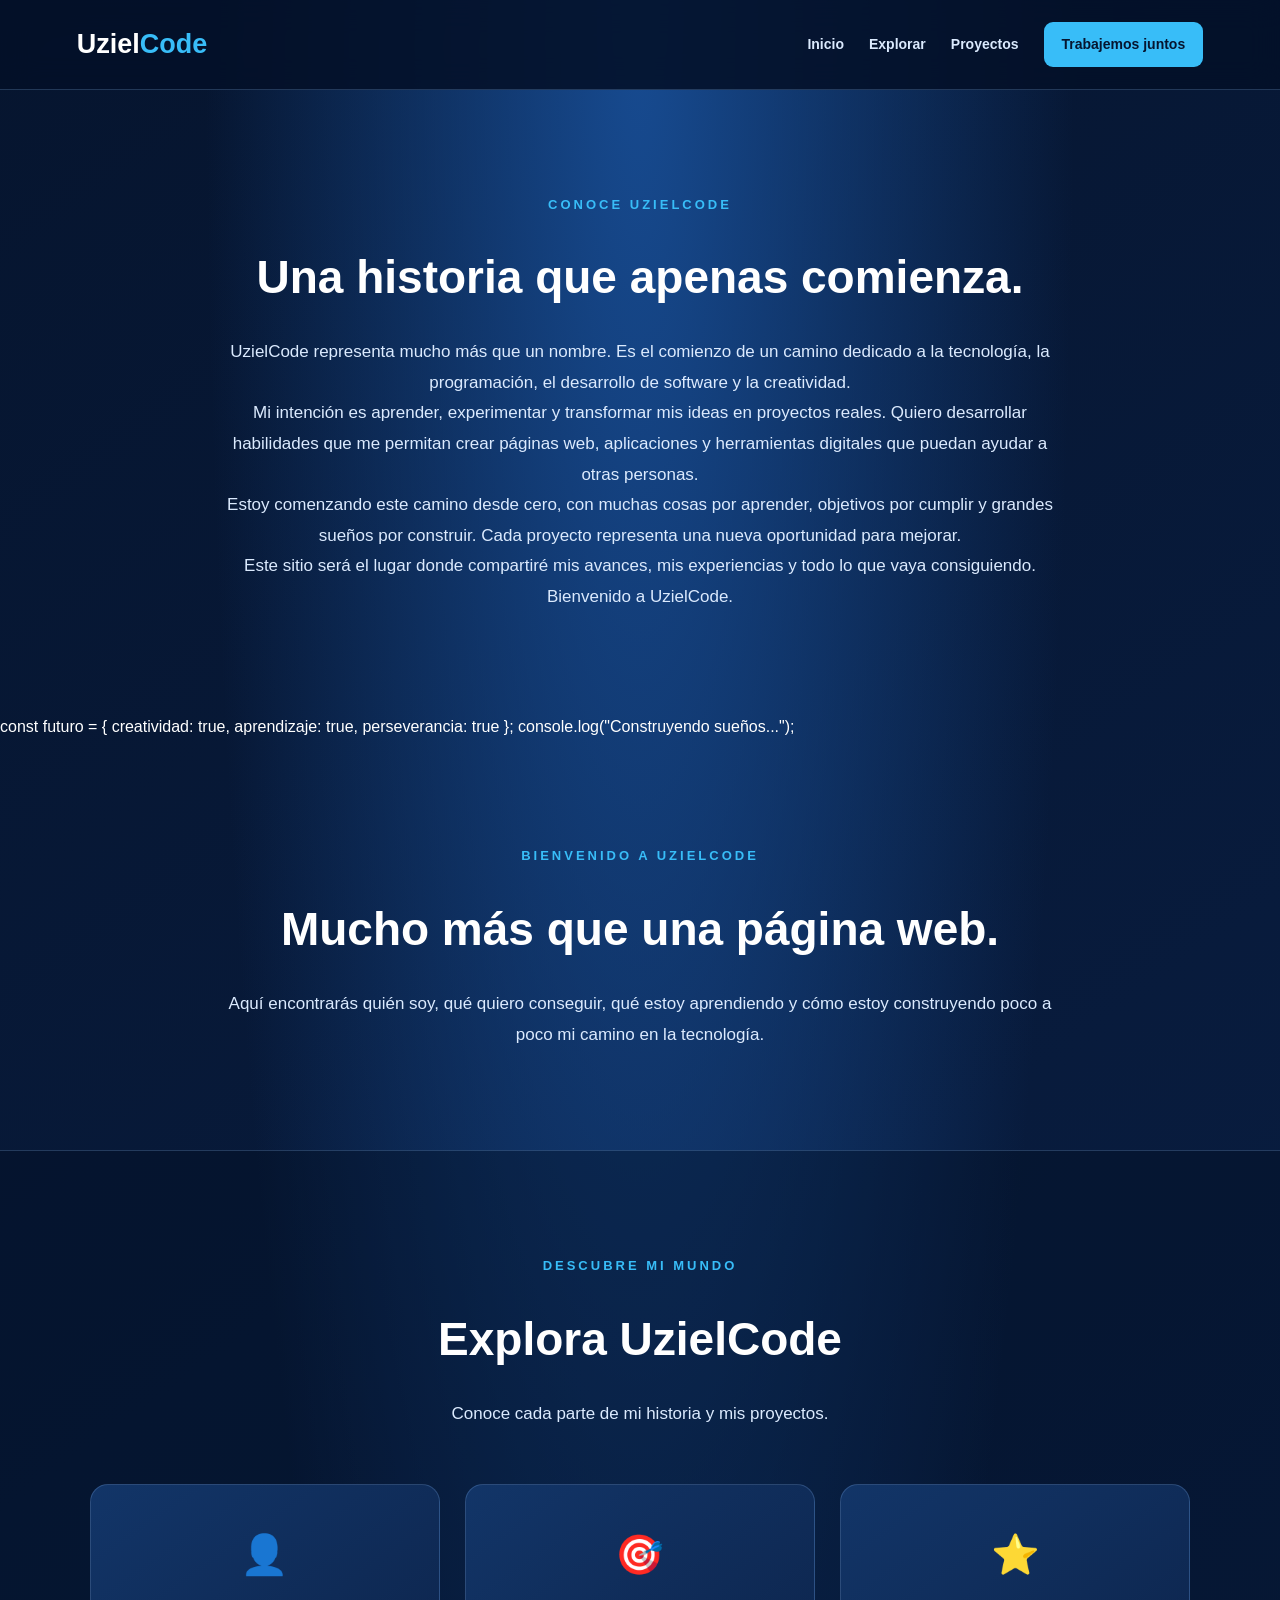
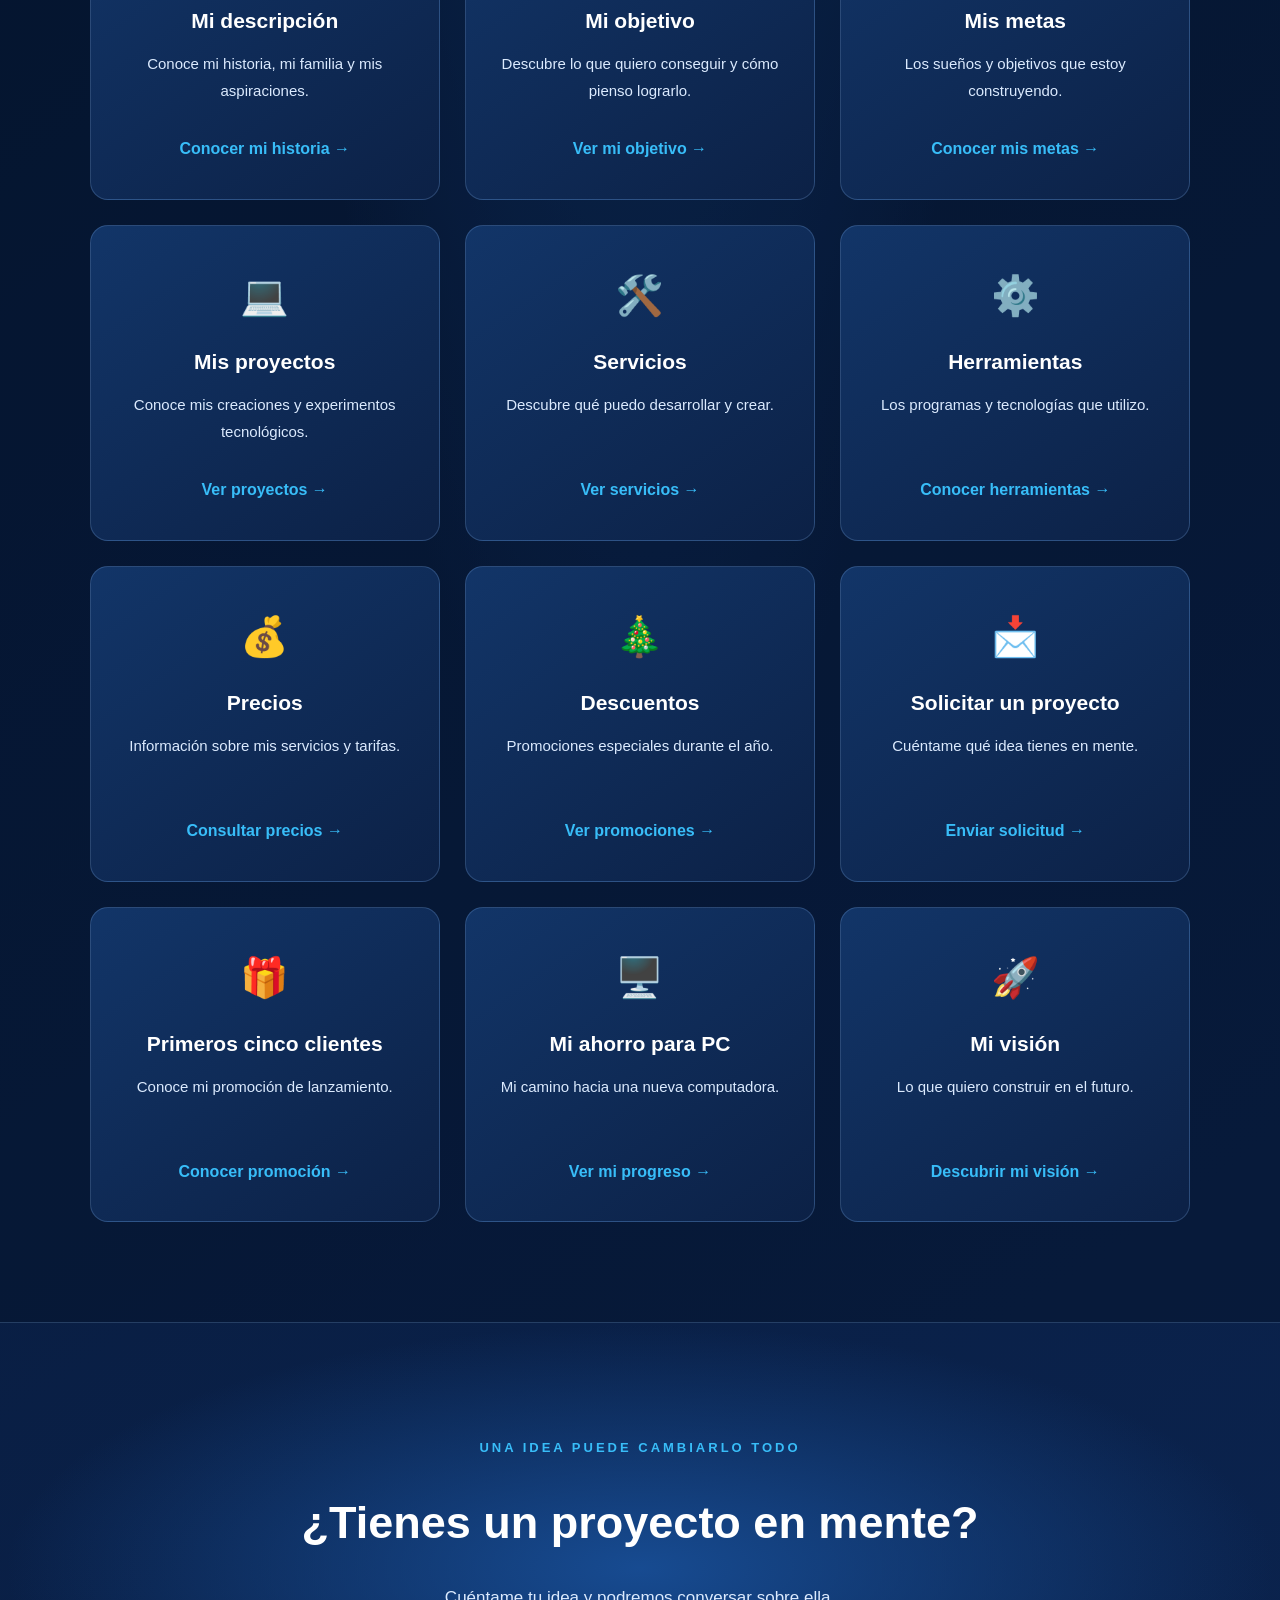
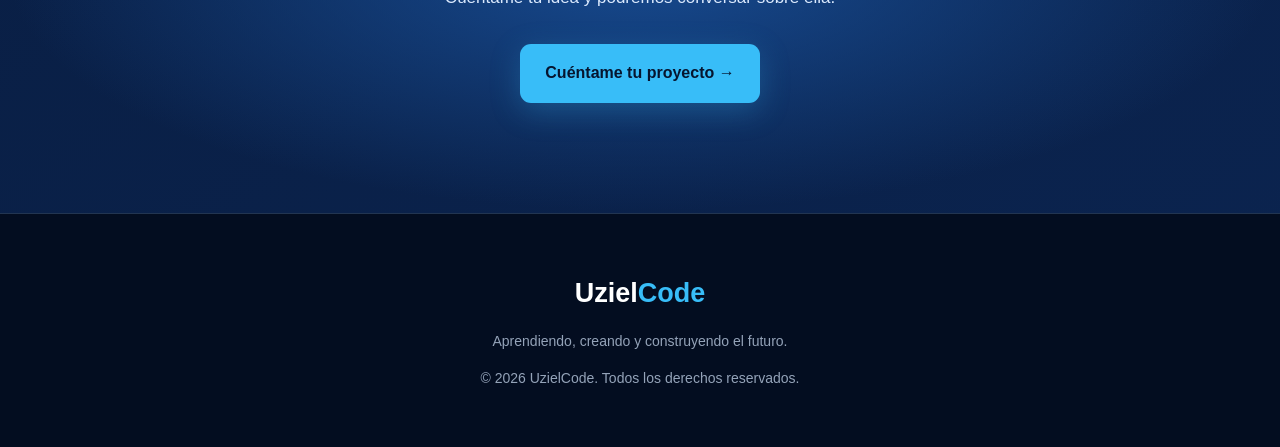
==== UzielCode/index.html @ 60025a23 "Add files via upload" ====
<!DOCTYPE html>
<html lang="es">
<head>
    <meta charset="UTF-8">
    <meta name="viewport" content="width=device-width, initial-scale=1.0">
    <meta name="description" content="UzielCode: desarrollo web, tecnología y creatividad.">
    <title>UzielCode | Construyendo el futuro</title>
    <link rel="stylesheet" href="estilos.css">
</head>
<body>

    <header class="header">
        <a href="index.html" class="logo">Uziel<span>Code</span></a>

        <nav class="nav">
            <a href="#inicio">Inicio</a>
            <a href="#secciones">Explorar</a>
            <a href="proyectos.html">Proyectos</a>
            <a href="solicitar-proyecto.html" class="nav-button">Trabajemos juntos</a>
        </nav>
    </header>

    <main>
       
<section class="welcome section">
    <span class="eyebrow">CONOCE UZIELCODE</span>

    <h2>Una historia que apenas comienza.</h2>

    <p>
        UzielCode representa mucho más que un nombre.
        Es el comienzo de un camino dedicado a la tecnología,
        la programación, el desarrollo de software y la creatividad.
    </p>

    <p>
        Mi intención es aprender, experimentar y transformar
        mis ideas en proyectos reales. Quiero desarrollar
        habilidades que me permitan crear páginas web,
        aplicaciones y herramientas digitales que puedan
        ayudar a otras personas.
    </p>

    <p>
        Estoy comenzando este camino desde cero, con muchas
        cosas por aprender, objetivos por cumplir y grandes
        sueños por construir. Cada proyecto representa una
        nueva oportunidad para mejorar.
    </p>

    <p>
        Este sitio será el lugar donde compartiré mis avances,
        mis experiencias y todo lo que vaya consiguiendo.
        Bienvenido a UzielCode.
    </p>
</section>

const futuro = {
  creatividad: true,
  aprendizaje: true,
  perseverancia: true
};

console.log("Construyendo sueños...");
                    </pre>
                </div>
            </div>
        </section>

        <section class="welcome section">
            <span class="eyebrow">BIENVENIDO A UZIELCODE</span>
            <h2>Mucho más que una página web.</h2>
            <p>
                Aquí encontrarás quién soy, qué quiero conseguir,
                qué estoy aprendiendo y cómo estoy construyendo
                poco a poco mi camino en la tecnología.
            </p>
        </section>

        <section class="section explore" id="secciones">
            <div class="section-heading">
                <span class="eyebrow">DESCUBRE MI MUNDO</span>
                <h2>Explora UzielCode</h2>
                <p>Conoce cada parte de mi historia y mis proyectos.</p>
            </div>

            <div class="cards-grid">

                <article class="card">
                    <span class="card-icon">👤</span>
                    <h3>Mi descripción</h3>
                    <p>Conoce mi historia, mi familia y mis aspiraciones.</p>
                    <a href="descripcion.html">Conocer mi historia →</a>
                </article>

                <article class="card">
                    <span class="card-icon">🎯</span>
                    <h3>Mi objetivo</h3>
                    <p>Descubre lo que quiero conseguir y cómo pienso lograrlo.</p>
                    <a href="objetivo.html">Ver mi objetivo →</a>
                </article>

                <article class="card">
                    <span class="card-icon">⭐</span>
                    <h3>Mis metas</h3>
                    <p>Los sueños y objetivos que estoy construyendo.</p>
                    <a href="meta.html">Conocer mis metas →</a>
                </article>

                <article class="card">
                    <span class="card-icon">💻</span>
                    <h3>Mis proyectos</h3>
                    <p>Conoce mis creaciones y experimentos tecnológicos.</p>
                    <a href="proyectos.html">Ver proyectos →</a>
                </article>

                <article class="card">
                    <span class="card-icon">🛠️</span>
                    <h3>Servicios</h3>
                    <p>Descubre qué puedo desarrollar y crear.</p>
                    <a href="servicios.html">Ver servicios →</a>
                </article>

                <article class="card">
                    <span class="card-icon">⚙️</span>
                    <h3>Herramientas</h3>
                    <p>Los programas y tecnologías que utilizo.</p>
                    <a href="herramientas.html">Conocer herramientas →</a>
                </article>

                <article class="card">
                    <span class="card-icon">💰</span>
                    <h3>Precios</h3>
                    <p>Información sobre mis servicios y tarifas.</p>
                    <a href="precios.html">Consultar precios →</a>
                </article>

                <article class="card">
                    <span class="card-icon">🎄</span>
                    <h3>Descuentos</h3>
                    <p>Promociones especiales durante el año.</p>
                    <a href="descuentos.html">Ver promociones →</a>
                </article>

                <article class="card">
                    <span class="card-icon">📩</span>
                    <h3>Solicitar un proyecto</h3>
                    <p>Cuéntame qué idea tienes en mente.</p>
                    <a href="solicitar-proyecto.html">Enviar solicitud →</a>
                </article>

                <article class="card">
                    <span class="card-icon">🎁</span>
                    <h3>Primeros cinco clientes</h3>
                    <p>Conoce mi promoción de lanzamiento.</p>
                    <a href="clientes-gratis.html">Conocer promoción →</a>
                </article>

                <article class="card">
                    <span class="card-icon">🖥️</span>
                    <h3>Mi ahorro para PC</h3>
                    <p>Mi camino hacia una nueva computadora.</p>
                    <a href="ahorro-pc.html">Ver mi progreso →</a>
                </article>

                <article class="card">
                    <span class="card-icon">🚀</span>
                    <h3>Mi visión</h3>
                    <p>Lo que quiero construir en el futuro.</p>
                    <a href="vision.html">Descubrir mi visión →</a>
                </article>

            </div>
        </section>

        <section class="final-cta">
            <span class="eyebrow">UNA IDEA PUEDE CAMBIARLO TODO</span>
            <h2>¿Tienes un proyecto en mente?</h2>
            <p>Cuéntame tu idea y podremos conversar sobre ella.</p>
            <a href="solicitar-proyecto.html" class="btn primary">
                Cuéntame tu proyecto →
            </a>
        </section>
    </main>

    <footer class="footer">
        <a href="index.html" class="logo">Uziel<span>Code</span></a>
        <p>Aprendiendo, creando y construyendo el futuro.</p>
        <p>© <span id="year"></span> UzielCode. Todos los derechos reservados.</p>
    </footer>

    <script src="script.js"></script>
</body>
</html>
---- UzielCode/estilos.css ----
:root {
    --blue: #38bdf8;
    --blue-light: #bae6fd;
    --background: #06152f;
    --background-two: #0b2450;
    --card: #102c59;
    --white: #ffffff;
    --text: #dbeafe;
    --border: rgba(147,197,253,.22);
}

* {
    margin: 0;
    padding: 0;
    box-sizing: border-box;
}

html {
    scroll-behavior: smooth;
}

body {
    font-family: Arial, Helvetica, sans-serif;
    color: var(--white);
    background:
        radial-gradient(ellipse at 50% 0%, #174b91 0%, transparent 48%),
        linear-gradient(145deg, var(--background), var(--background-two));
    line-height: 1.8;
}

a {
    text-decoration: none;
}

.header {
    width: 100%;
    padding: 20px 6%;
    display: flex;
    justify-content: space-between;
    align-items: center;
    flex-wrap: wrap;
    gap: 18px;
    background: rgba(4, 17, 40, .88);
    border-bottom: 1px solid var(--border);
    position: sticky;
    top: 0;
    z-index: 10;
    backdrop-filter: blur(15px);
}

.logo {
    font-size: 27px;
    font-weight: 900;
    color: white;
}

.logo span {
    color: var(--blue);
}

.nav {
    display: flex;
    align-items: center;
    justify-content: center;
    flex-wrap: wrap;
    gap: 25px;
}

.nav a {
    color: var(--text);
    font-size: 14px;
    font-weight: 700;
    transition: .3s;
}

.nav a:hover {
    color: var(--blue);
}

.nav .nav-button {
    background: var(--blue);
    color: #06152f;
    padding: 10px 18px;
    border-radius: 9px;
}

.hero {
    min-height: 730px;
    padding: 100px 7%;
    display: flex;
    flex-direction: column;
    justify-content: center;
    align-items: center;
    text-align: center;
    gap: 50px;
}

.hero-content {
    max-width: 950px;
    margin: auto;
}

.eyebrow {
    color: var(--blue);
    font-size: 13px;
    font-weight: 800;
    letter-spacing: 3px;
}

.hero h1 {
    max-width: 900px;
    margin: 25px auto;
    font-size: clamp(42px, 6vw, 76px);
    line-height: 1.15;
    letter-spacing: -2px;
}

.hero h1 span {
    color: var(--blue);
}

.hero-content > p {
    max-width: 760px;
    margin: 0 auto;
    color: var(--text);
    font-size: 18px;
}

.hero-buttons {
    display: flex;
    justify-content: center;
    flex-wrap: wrap;
    gap: 18px;
    margin-top: 35px;
}

.btn {
    display: inline-block;
    padding: 15px 25px;
    border-radius: 11px;
    font-weight: 800;
    transition: .3s;
}

.btn:hover {
    transform: translateY(-5px);
}

.primary {
    color: #06152f;
    background: var(--blue);
    box-shadow: 0 8px 30px rgba(56,189,248,.25);
}

.primary:hover {
    background: #7dd3fc;
}

.secondary {
    color: white;
    background: rgba(255,255,255,.08);
    border: 1px solid var(--border);
}

.hero-note {
    margin-top: 25px;
    color: #93c5fd;
    font-size: 14px;
}

.hero-decoration {
    width: 100%;
    display: flex;
    justify-content: center;
}

.code-card {
    width: 100%;
    max-width: 480px;
    padding: 28px;
    background: #030d20;
    border: 1px solid #2563eb;
    border-radius: 18px;
    text-align: left;
    box-shadow: 0 20px 65px rgba(0,0,0,.35);
    transition: .4s;
}

.code-card:hover {
    transform: translateY(-7px);
    box-shadow: 0 25px 70px rgba(56,189,248,.15);
}

.code-dot {
    display: inline-block;
    width: 11px;
    height: 11px;
    margin-right: 6px;
    background: var(--blue);
    border-radius: 50%;
}

.code-card pre {
    margin-top: 22px;
    white-space: pre-wrap;
    font-size: 14px;
    line-height: 2;
    color: #bae6fd;
}

.section,
.welcome {
    padding: 100px 7%;
    text-align: center;
}

.welcome {
    max-width: 1100px;
    margin: auto;
}

.welcome h2,
.section-heading h2 {
    margin: 18px 0;
    font-size: clamp(30px, 4vw, 46px);
    color: white;
}

.welcome p,
.section-heading p {
    max-width: 850px;
    margin: auto;
    color: var(--text);
    font-size: 17px;
}

.explore {
    background: rgba(2, 12, 31, .35);
    border-top: 1px solid var(--border);
    border-bottom: 1px solid var(--border);
}

.section-heading {
    text-align: center;
    margin-bottom: 55px;
}

.cards-grid {
    max-width: 1300px;
    margin: auto;
    display: grid;
    grid-template-columns: repeat(3, minmax(0, 1fr));
    gap: 25px;
}

.card {
    padding: 35px 25px;
    display: flex;
    flex-direction: column;
    align-items: center;
    justify-content: center;
    text-align: center;
    background: linear-gradient(145deg, #123568, #0c2146);
    border: 1px solid var(--border);
    border-radius: 18px;
    min-height: 260px;
    transition: .35s;
}

.card:hover {
    transform: translateY(-9px);
    border-color: var(--blue);
    box-shadow: 0 20px 45px rgba(0,0,0,.25);
}

.card-icon {
    font-size: 39px;
    margin-bottom: 12px;
}

.card h3 {
    color: white;
    font-size: 21px;
    margin-bottom: 10px;
}

.card p {
    color: var(--text);
    font-size: 15px;
    min-height: 70px;
}

.card a {
    color: var(--blue);
    font-weight: 800;
    margin-top: 15px;
}

.card a:hover {
    color: white;
}

.final-cta {
    padding: 110px 7%;
    text-align: center;
    background:
        radial-gradient(ellipse at center, #174b91, transparent 70%);
}

.final-cta h2 {
    font-size: clamp(30px, 4vw, 45px);
    margin: 20px 0;
}

.final-cta p {
    color: var(--text);
    margin-bottom: 30px;
    font-size: 17px;
}

.footer {
    padding: 55px 7%;
    text-align: center;
    background: #030d20;
    border-top: 1px solid var(--border);
}

.footer p {
    color: #94a3b8;
    font-size: 14px;
    margin-top: 12px;
}

@media (max-width: 900px) {
    .cards-grid {
        grid-template-columns: repeat(2, 1fr);
    }

    .header {
        justify-content: center;
    }
}

@media (max-width: 600px) {
    .cards-grid {
        grid-template-columns: 1fr;
    }

    .hero {
        padding: 75px 6%;
    }

    .section,
    .welcome {
        padding: 70px 6%;
    }

    .hero-content > p {
        font-size: 16px;
    }

    .nav {
        gap: 13px;
    }
}
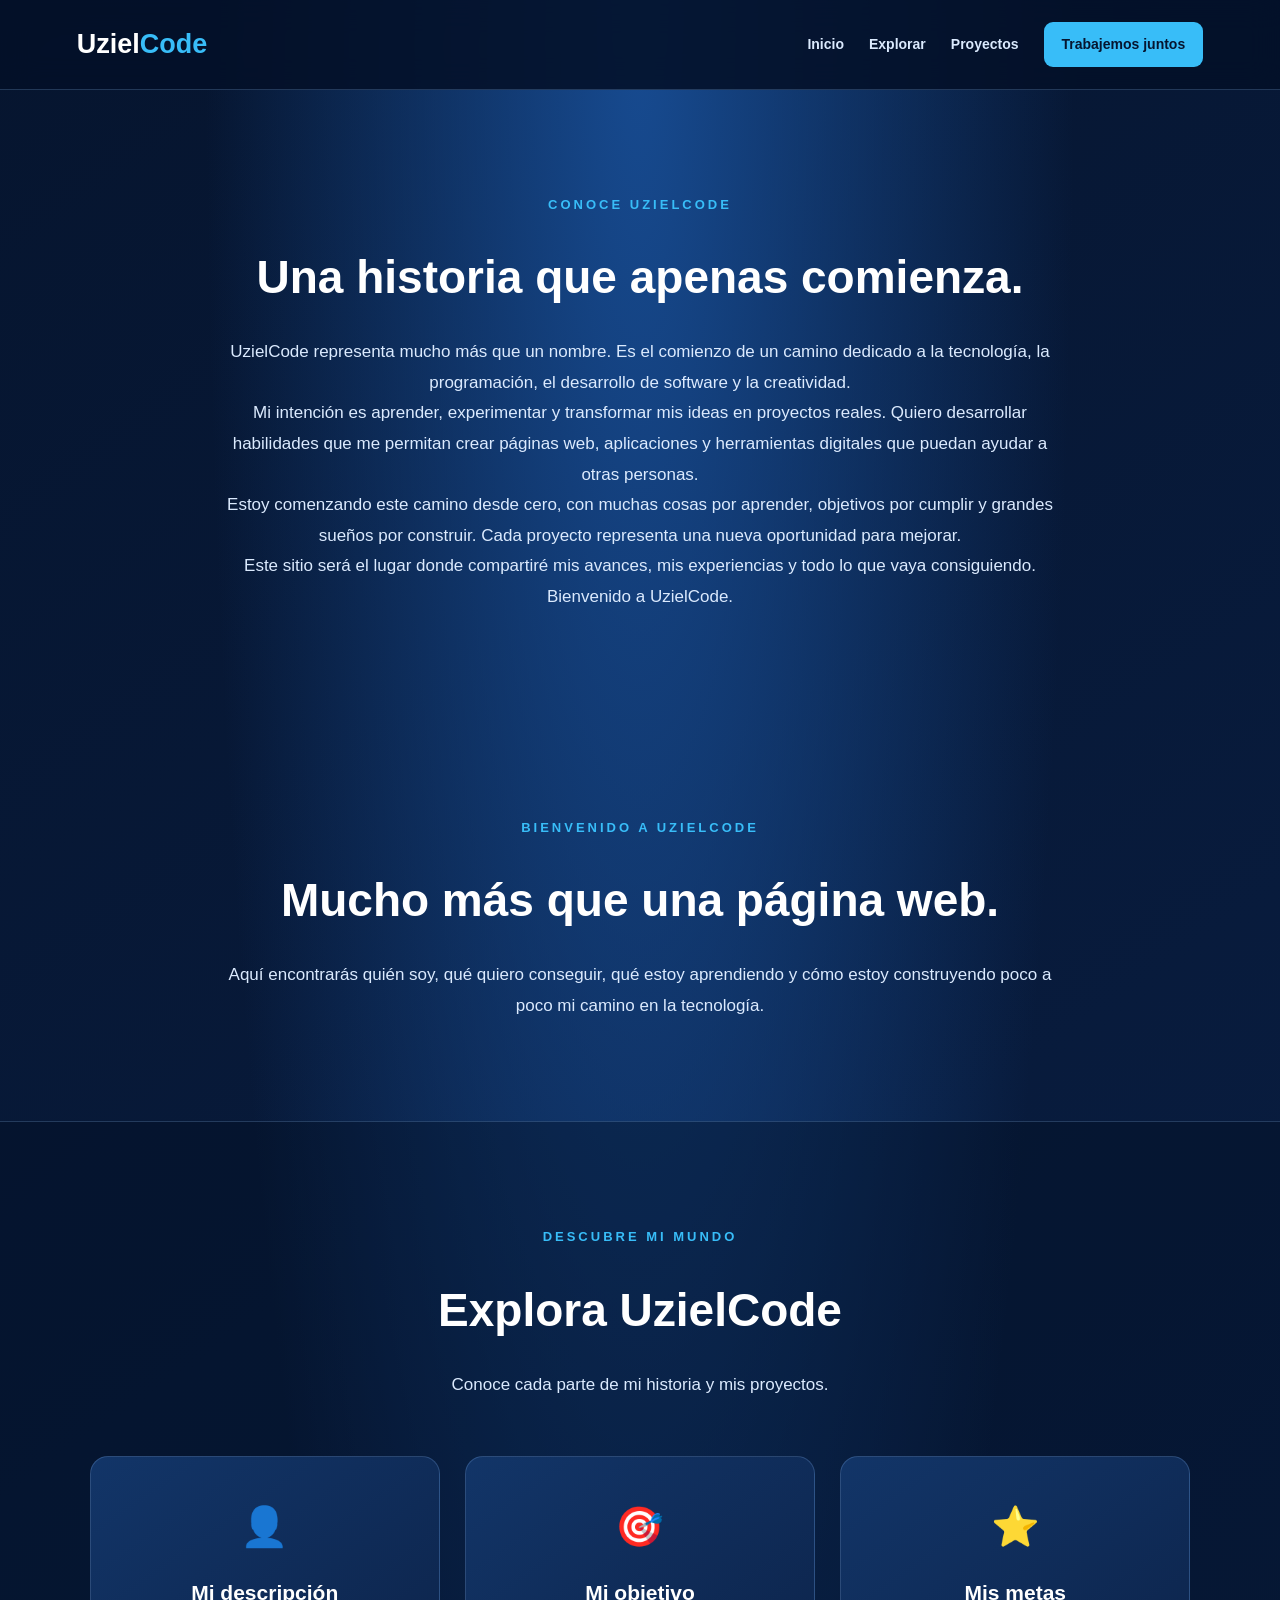
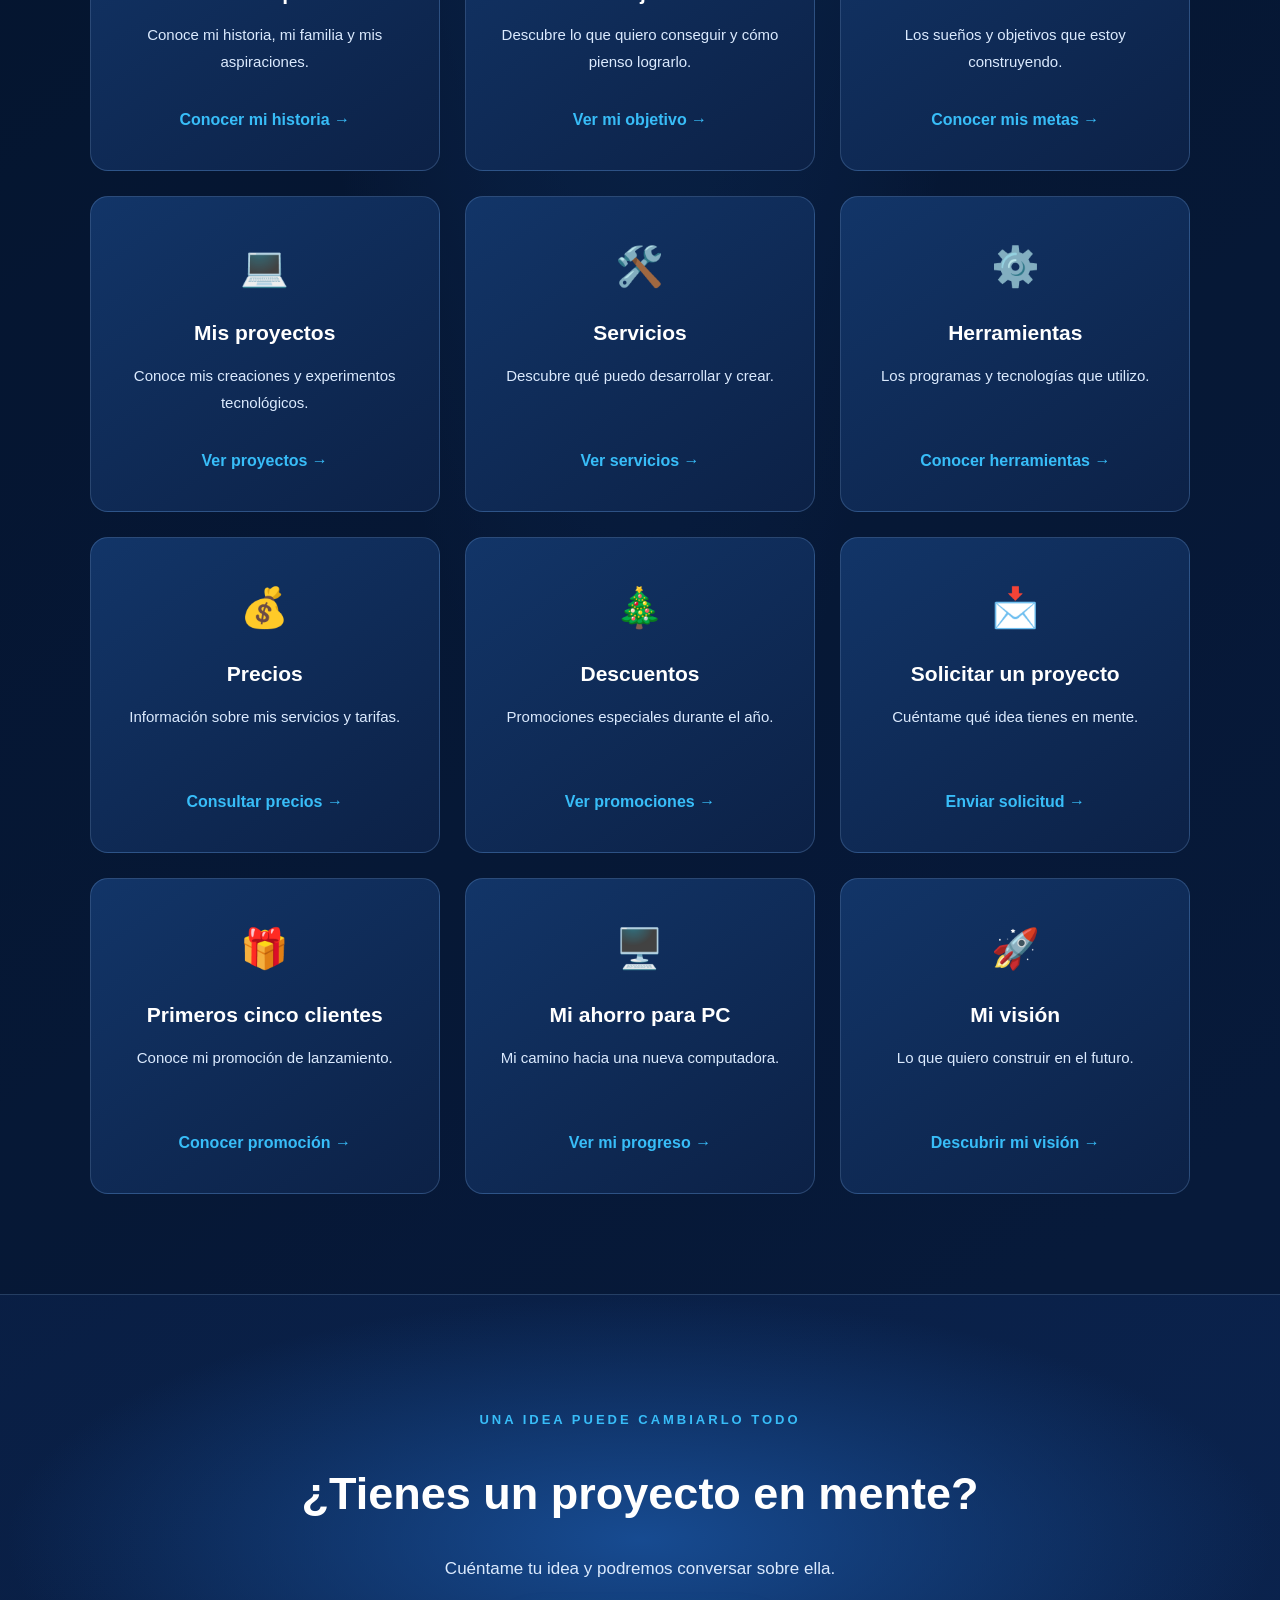
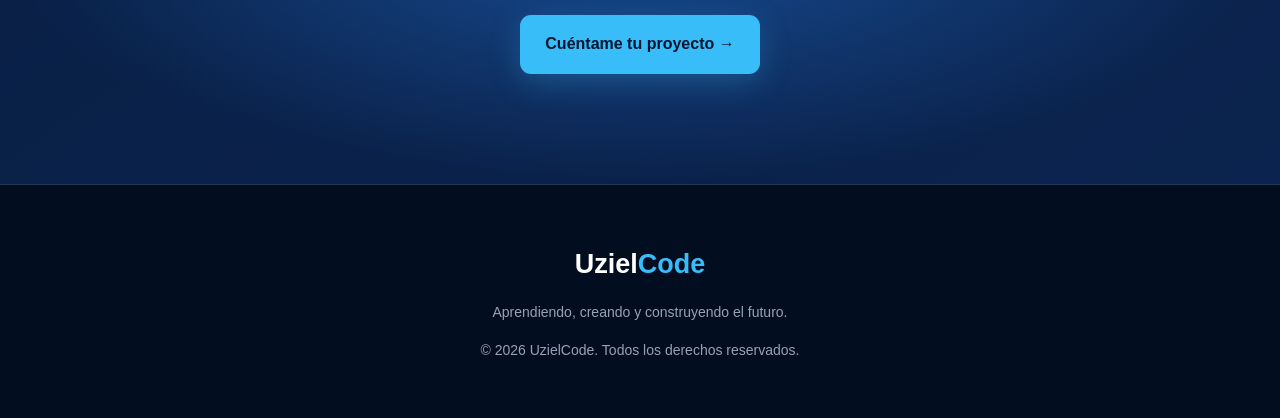
==== commit 82fef6b9: "Refactor index.html structure and content" ====
--- a/UzielCode/index.html
+++ b/UzielCode/index.html
@@ -56,13 +56,6 @@
     </p>
 </section>
 
-const futuro = {
-  creatividad: true,
-  aprendizaje: true,
-  perseverancia: true
-};
-
-console.log("Construyendo sueños...");
                     </pre>
                 </div>
             </div>
